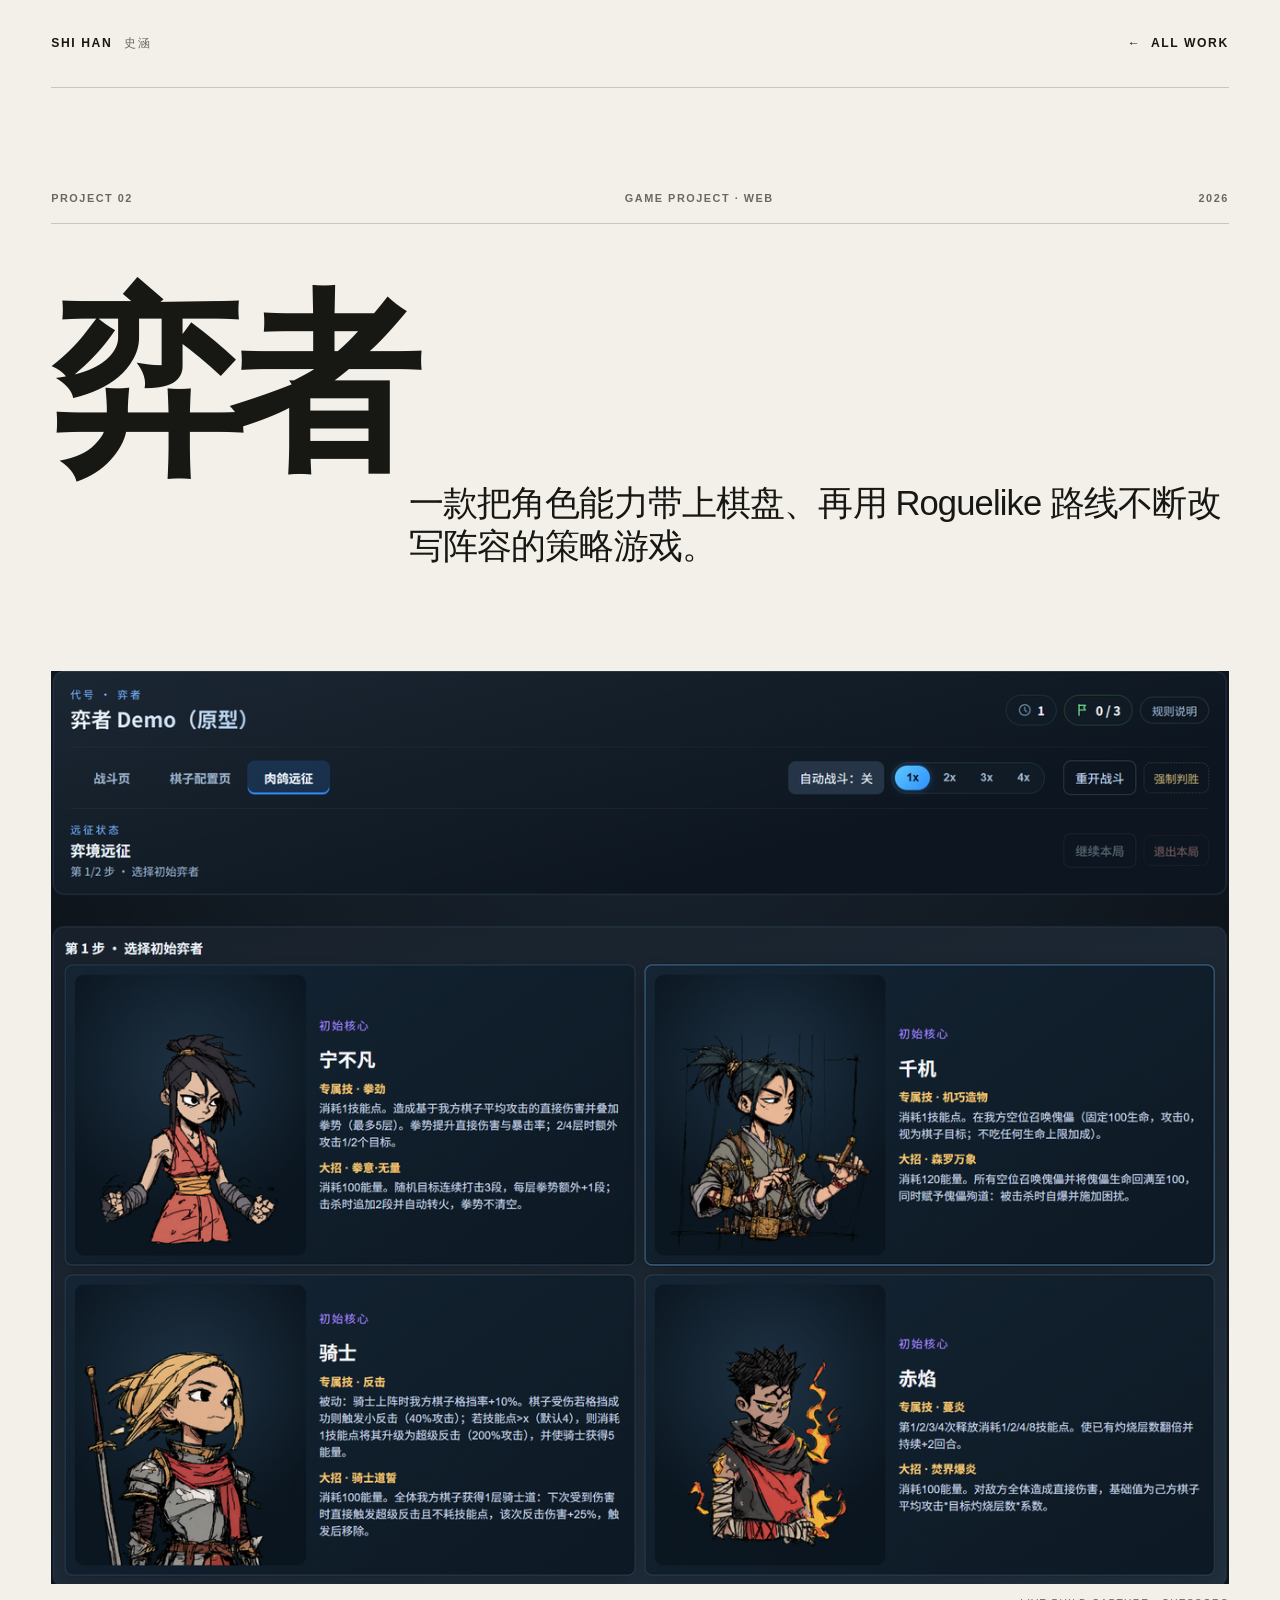
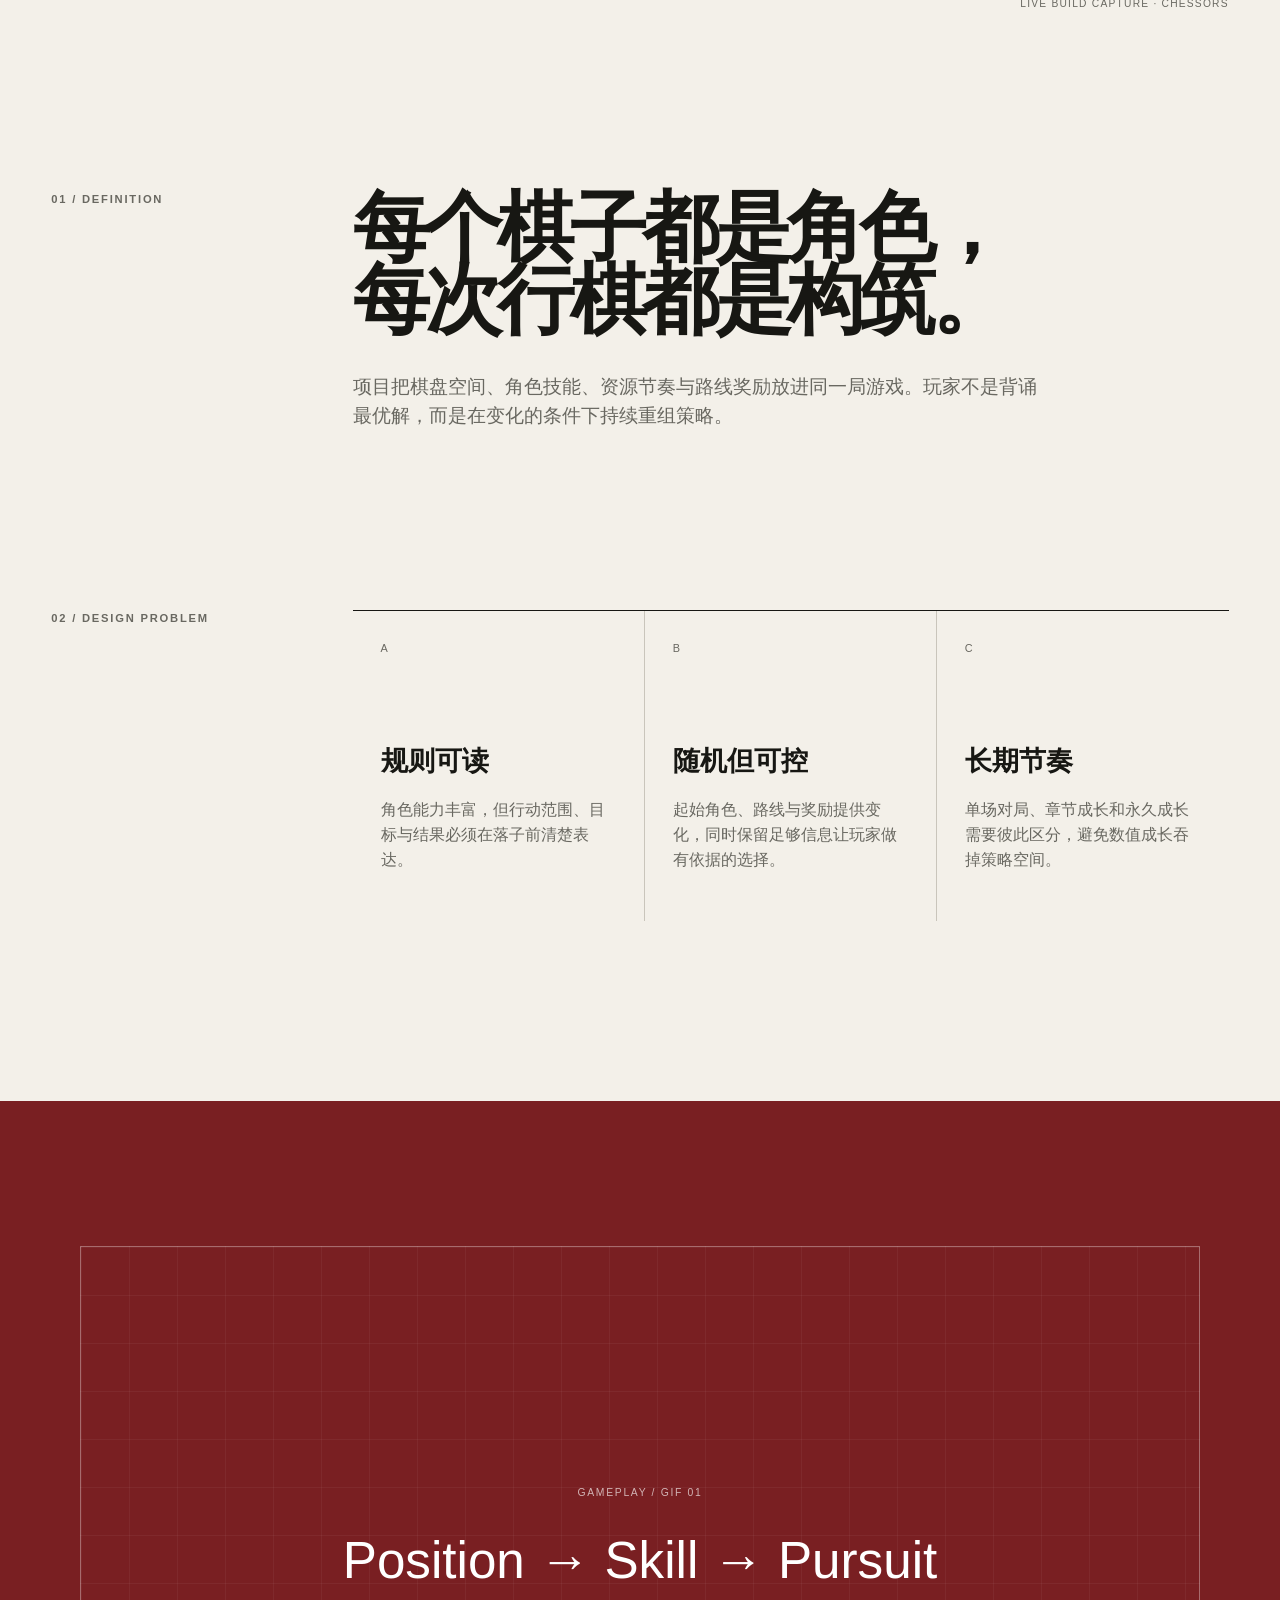
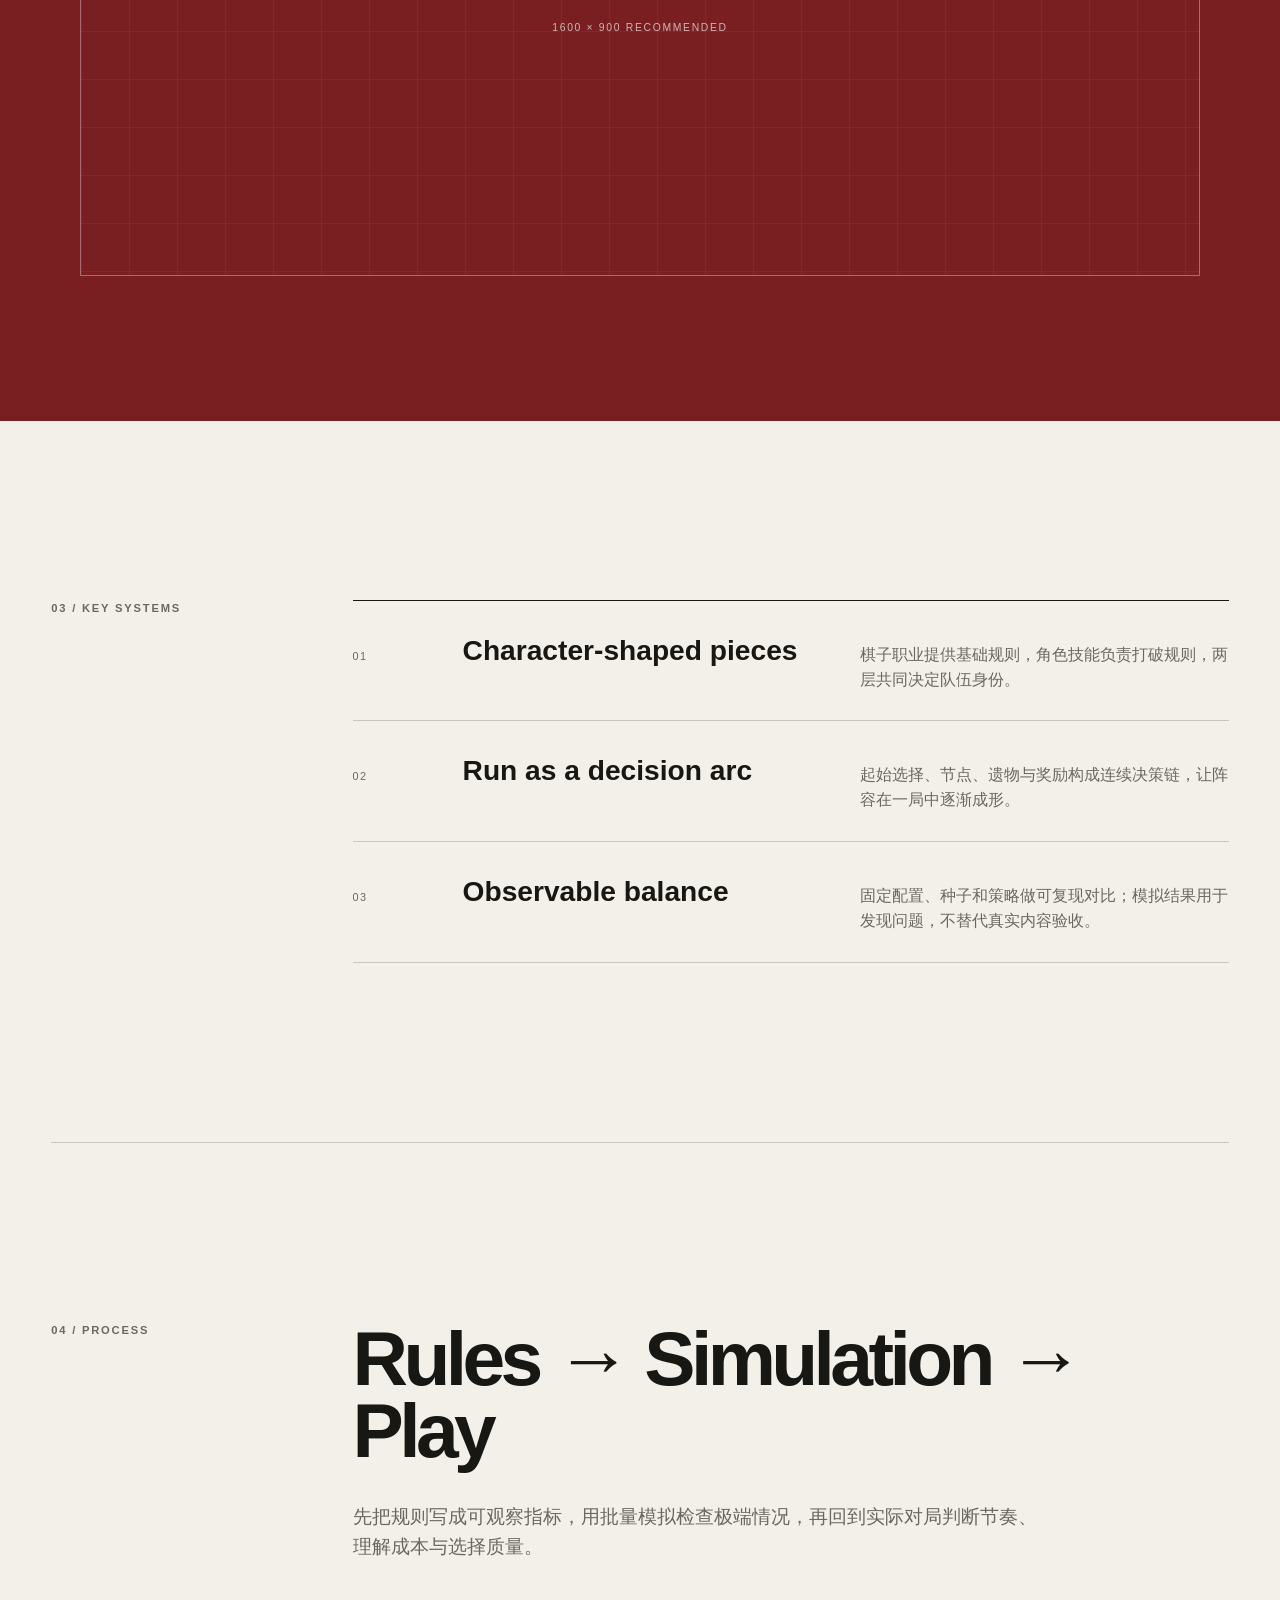
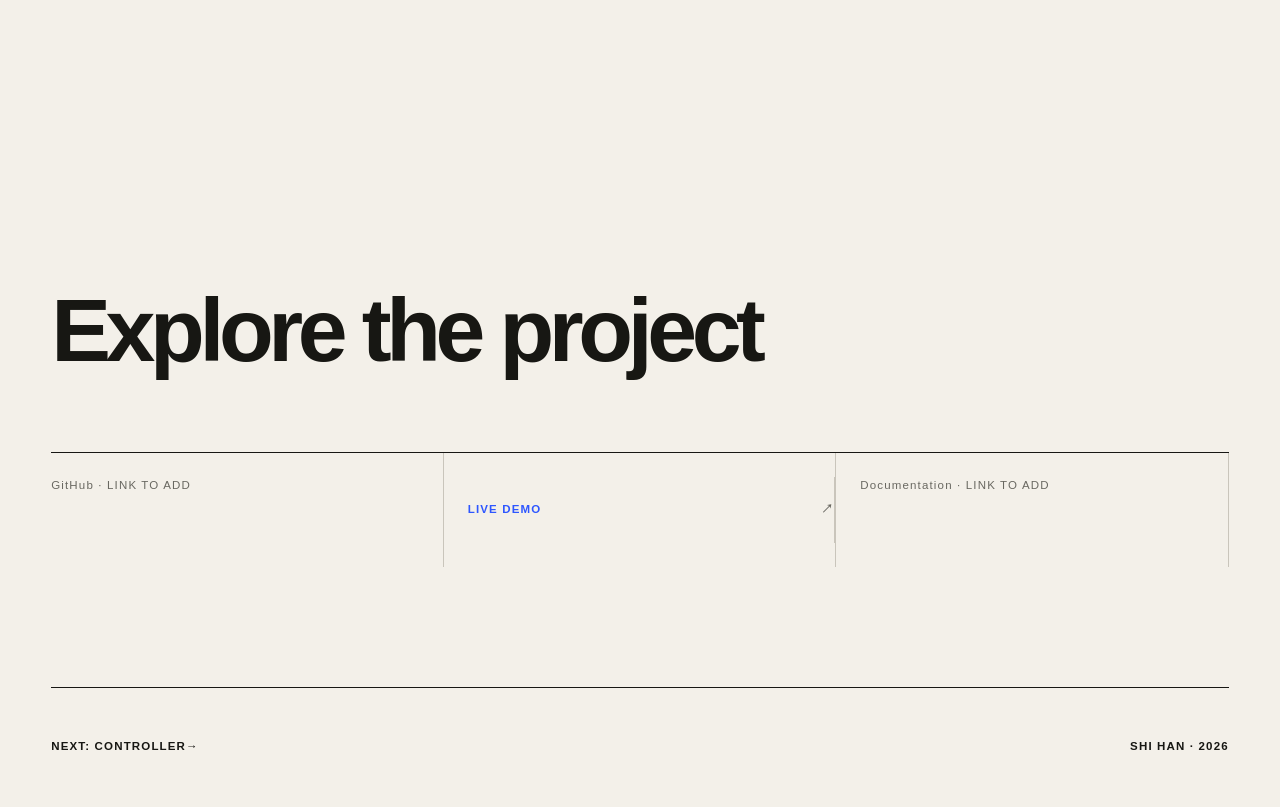
==== projects/project-2/index.html @ 6ad02e3e "Create game portfolio" ====
<!doctype html>
<html lang="zh-CN">
<head>
  <meta charset="UTF-8">
  <meta name="viewport" content="width=device-width, initial-scale=1">
  <meta name="description" content="弈者项目案例：棋盘策略与 Roguelike 构筑结合的 Web 游戏。">
  <title>弈者 — SHI HAN</title>
  <link rel="icon" href="../../assets/favicon.svg" type="image/svg+xml">
  <link rel="stylesheet" href="../../styles.css">
  <script src="../../script.js" defer></script>
</head>
<body class="case-page case-page--yizhe">
  <a class="skip-link" href="#main">跳到主要内容</a>
  <header class="site-header shell">
    <a class="identity" href="../../">SHI HAN <span>史涵</span></a>
    <a class="back-link" href="../../#work"><span aria-hidden="true">←</span> All Work</a>
  </header>
  <main id="main">
    <section class="case-hero shell">
      <div class="case-kicker reveal"><span>PROJECT 02</span><span>GAME PROJECT · WEB</span><span>2026</span></div>
      <h1 class="reveal">弈者</h1>
      <p class="case-deck reveal">一款把角色能力带上棋盘、再用 Roguelike 路线不断改写阵容的策略游戏。</p>
      <figure class="case-cover reveal">
        <img src="../../assets/yizhe-showcase.png" alt="弈者实机画面：肉鸽远征中展示四名可选初始角色及技能说明" width="1280" height="993">
        <figcaption>LIVE BUILD CAPTURE · CHESSORS</figcaption>
      </figure>
    </section>

    <section class="case-intro shell reveal">
      <p class="section-number">01 / DEFINITION</p>
      <div><h2>每个棋子都是角色，<br>每次行棋都是构筑。</h2><p>项目把棋盘空间、角色技能、资源节奏与路线奖励放进同一局游戏。玩家不是背诵最优解，而是在变化的条件下持续重组策略。</p></div>
    </section>

    <section class="case-problem shell reveal">
      <p class="section-number">02 / DESIGN PROBLEM</p>
      <div class="problem-grid">
        <div><span>A</span><h3>规则可读</h3><p>角色能力丰富，但行动范围、目标与结果必须在落子前清楚表达。</p></div>
        <div><span>B</span><h3>随机但可控</h3><p>起始角色、路线与奖励提供变化，同时保留足够信息让玩家做有依据的选择。</p></div>
        <div><span>C</span><h3>长期节奏</h3><p>单场对局、章节成长和永久成长需要彼此区分，避免数值成长吞掉策略空间。</p></div>
      </div>
    </section>

    <section class="media-band media-band--yizhe reveal" aria-label="实机效果展示位">
      <div class="media-slot"><span>GAMEPLAY / GIF 01</span><strong>Position → Skill → Pursuit</strong><small>1600 × 900 recommended</small></div>
    </section>

    <section class="case-systems shell reveal">
      <p class="section-number">03 / KEY SYSTEMS</p>
      <div class="systems-list">
        <article><span>01</span><h3>Character-shaped pieces</h3><p>棋子职业提供基础规则，角色技能负责打破规则，两层共同决定队伍身份。</p></article>
        <article><span>02</span><h3>Run as a decision arc</h3><p>起始选择、节点、遗物与奖励构成连续决策链，让阵容在一局中逐渐成形。</p></article>
        <article><span>03</span><h3>Observable balance</h3><p>固定配置、种子和策略做可复现对比；模拟结果用于发现问题，不替代真实内容验收。</p></article>
      </div>
    </section>

    <section class="process shell reveal">
      <p class="section-number">04 / PROCESS</p>
      <div><h2>Rules → Simulation → Play</h2><p>先把规则写成可观察指标，用批量模拟检查极端情况，再回到实际对局判断节奏、理解成本与选择质量。</p></div>
    </section>

    <section class="case-links shell reveal">
      <h2>Explore the project</h2>
      <div><span>GitHub · LINK TO ADD</span><a href="https://shihan05611-cmd.github.io/NewChessors/" target="_blank" rel="noopener">Live Demo <span aria-hidden="true">↗</span></a><span>Documentation · LINK TO ADD</span></div>
    </section>
  </main>
  <footer class="site-footer shell"><a href="../../tools/controller/">Next: Controller <span aria-hidden="true">→</span></a><p>SHI HAN · <span data-year>2026</span></p></footer>
</body>
</html>
---- styles.css ----
:root {
  --paper: #f3f0e9;
  --ink: #171713;
  --muted: #696861;
  --line: #c9c5bb;
  --white: #fffdf7;
  --blue: #2e57ff;
  --orange: #ff5b35;
  --lime: #c9ff45;
  --shell: min(92vw, 1440px);
  --display: "Arial Narrow", "Helvetica Neue", "PingFang SC", sans-serif;
  --body: Inter, "Helvetica Neue", "PingFang SC", "Microsoft YaHei", sans-serif;
  color-scheme: light;
}

* { box-sizing: border-box; }
html { scroll-behavior: smooth; }
body { margin: 0; background: var(--paper); color: var(--ink); font-family: var(--body); font-size: 16px; line-height: 1.55; -webkit-font-smoothing: antialiased; }
img { display: block; max-width: 100%; height: auto; }
a { color: inherit; text-decoration: none; }
a, button { touch-action: manipulation; }
:focus-visible { outline: 3px solid var(--blue); outline-offset: 4px; }
.shell { width: var(--shell); margin-inline: auto; }
.skip-link { position: fixed; z-index: 100; top: 8px; left: 8px; padding: 12px 16px; background: var(--ink); color: var(--white); transform: translateY(-150%); }
.skip-link:focus { transform: translateY(0); }
.sr-only { position: absolute; width: 1px; height: 1px; padding: 0; margin: -1px; overflow: hidden; clip: rect(0, 0, 0, 0); white-space: nowrap; border: 0; }

.site-header { min-height: 88px; display: flex; align-items: center; justify-content: space-between; border-bottom: 1px solid var(--line); }
.identity, .top-nav a, .back-link { min-height: 44px; display: inline-flex; align-items: center; font-size: .76rem; font-weight: 700; letter-spacing: .13em; text-transform: uppercase; }
.identity { gap: 12px; }
.identity span { color: var(--muted); font-weight: 500; }
.top-nav { display: flex; gap: clamp(24px, 4vw, 64px); }
.top-nav a, .back-link { position: relative; }
.top-nav a::after, .back-link::after, .text-link::after { content: ""; position: absolute; right: 0; bottom: 8px; left: 0; height: 1px; background: currentColor; transform: scaleX(0); transform-origin: right; transition: transform 220ms ease; }
.top-nav a:hover::after, .back-link:hover::after, .text-link:hover::after { transform: scaleX(1); transform-origin: left; }
.back-link { gap: 10px; }

.eyebrow, .project-type, .section-number { margin: 0; color: var(--muted); font-size: .7rem; font-weight: 700; letter-spacing: .16em; text-transform: uppercase; }

.work-section { padding-block: clamp(64px, 7vw, 96px) 120px; }
.section-heading { display: flex; justify-content: space-between; align-items: baseline; margin-bottom: 56px; padding-bottom: 18px; border-bottom: 1px solid var(--ink); }
.section-heading h1 { margin: 0; font-family: var(--display); font-size: clamp(2.4rem, 5vw, 5rem); letter-spacing: -.045em; line-height: 1; }
.section-heading span { color: var(--muted); font-size: .7rem; letter-spacing: .15em; }
.project { margin-bottom: clamp(120px, 16vw, 230px); }
.project-visual { position: relative; display: block; overflow: hidden; min-height: 320px; background: #222; }
.project-visual img { width: 100%; height: auto; transition: transform 300ms cubic-bezier(.2,.7,.2,1), filter 300ms ease; }
.project-visual:hover img { transform: scale(1.012); filter: saturate(1.06); }
.visual-index { position: absolute; z-index: 2; top: 24px; padding: 9px 12px; background: var(--paper); font-size: .68rem; font-weight: 700; letter-spacing: .12em; text-transform: uppercase; }
.visual-index { left: 24px; }
.project-visual--dungeon .visual-index, .project-visual--yizhe .visual-index { display: none; }
.project-copy { display: grid; grid-template-columns: 1.35fr .65fr; gap: 48px; padding-top: 28px; border-top: 1px solid var(--ink); }
.project-copy h3 { margin: 10px 0 0; font-family: var(--display); font-size: clamp(3rem, 6vw, 7rem); letter-spacing: -.055em; line-height: .86; }
.project-copy h3 span { color: var(--muted); font-size: .44em; font-weight: 500; letter-spacing: -.025em; }
.project-summary p { max-width: 520px; margin: 0 0 24px; font-size: clamp(1rem, 1.45vw, 1.25rem); }
.tag-list { display: flex; flex-wrap: wrap; gap: 8px; margin: 0 0 28px; padding: 0; list-style: none; }
.tag-list li { padding: 6px 10px; border: 1px solid var(--line); border-radius: 999px; color: var(--muted); font-size: .67rem; letter-spacing: .08em; text-transform: uppercase; }
.text-link { position: relative; min-height: 44px; display: inline-flex; align-items: center; gap: 14px; font-size: .76rem; font-weight: 700; letter-spacing: .12em; text-transform: uppercase; }
.project-actions { display: flex; flex-wrap: wrap; gap: 8px 28px; }
.text-link--secondary { color: var(--blue); }
.project-secondary { display: grid; grid-template-columns: .72fr 1.28fr; gap: clamp(36px, 6vw, 96px); align-items: end; }
.project-secondary .project-visual { order: 2; }
.project-copy--side { grid-template-columns: 1fr; align-content: end; min-height: 100%; }
.project-copy--side h3 { font-size: clamp(3.2rem, 6vw, 6.4rem); }

.tool-feature { margin-top: 40px; background: #111512; color: #f2f3ec; }
.tool-label { display: flex; align-items: center; gap: 28px; padding: 18px 24px; border-bottom: 1px solid #3a403a; font-size: .68rem; letter-spacing: .14em; }
.tool-label span { color: var(--lime); }
.tool-body { display: grid; grid-template-columns: .78fr 1.22fr; min-height: 600px; }
.tool-copy { display: flex; flex-direction: column; justify-content: center; padding: clamp(40px, 6vw, 88px); }
.tool-copy .project-type { color: #a2aaa2; }
.tool-copy h3 { margin: 16px 0 24px; font-family: var(--display); font-size: clamp(4rem, 7vw, 8rem); letter-spacing: -.06em; line-height: .9; }
.tool-copy > p:last-of-type { max-width: 520px; color: #c7cbc5; font-size: 1.08rem; }
.tool-visual { display: flex; align-items: center; min-width: 0; padding: 32px; background: #171d18; }
.tool-visual img { width: 100%; height: auto; object-fit: contain; border: 1px solid #414a42; }
.tool-links { display: flex; flex-wrap: wrap; gap: 12px 28px; margin-top: 48px; font-size: .68rem; font-weight: 700; letter-spacing: .11em; text-transform: uppercase; }
.tool-links a { min-height: 44px; display: inline-flex; align-items: center; color: var(--lime); }
.project-analysis { margin-top: clamp(120px, 16vw, 230px); margin-bottom: 0; }

.site-footer { min-height: 120px; display: flex; align-items: center; justify-content: space-between; gap: 24px; border-top: 1px solid var(--ink); font-size: .72rem; font-weight: 700; letter-spacing: .1em; text-transform: uppercase; }
.site-footer p { margin: 0; }
.site-footer a { min-height: 44px; display: inline-flex; align-items: center; }

/* Case studies */
.case-hero, .controller-hero { padding-top: clamp(56px, 8vw, 112px); }
.case-kicker { display: grid; grid-template-columns: 1fr 1fr auto; gap: 20px; padding-bottom: 16px; border-bottom: 1px solid var(--line); color: var(--muted); font-size: .68rem; font-weight: 700; letter-spacing: .14em; text-transform: uppercase; }
.case-hero > h1, .controller-hero > h1 { margin: clamp(44px, 7vw, 96px) 0 26px; font-family: var(--display); font-size: clamp(5rem, 15vw, 15rem); font-weight: 600; letter-spacing: -.075em; line-height: .74; }
.case-deck { width: min(820px, 75%); margin: 0 0 clamp(56px, 8vw, 112px) auto; font-size: clamp(1.4rem, 2.7vw, 2.8rem); line-height: 1.25; letter-spacing: -.025em; }
.case-cover { margin: 0; }
.case-cover img { width: 100%; height: auto; object-fit: contain; }
.case-cover figcaption { display: flex; justify-content: flex-end; padding-top: 12px; color: var(--muted); font-size: .64rem; letter-spacing: .12em; text-transform: uppercase; }
.case-intro, .case-problem, .case-systems, .process, .controller-problem { display: grid; grid-template-columns: .28fr 1fr; gap: 56px; padding-block: clamp(112px, 14vw, 210px); }
.case-intro h2, .process h2, .controller-problem h2, .architecture h2, .quick-start h2 { margin: 0 0 36px; font-family: var(--display); font-size: clamp(2.8rem, 6vw, 6.7rem); letter-spacing: -.06em; line-height: .94; }
.case-intro div > p, .process div > p, .controller-problem div > p { max-width: 700px; margin: 0; color: var(--muted); font-size: clamp(1.05rem, 1.5vw, 1.25rem); }
.case-problem { padding-top: 0; }
.problem-grid { display: grid; grid-template-columns: repeat(3, 1fr); border-top: 1px solid var(--ink); }
.problem-grid > div { min-height: 310px; padding: 24px 28px; border-right: 1px solid var(--line); }
.problem-grid > div:last-child { border-right: 0; }
.problem-grid span, .systems-list span { color: var(--muted); font-size: .68rem; letter-spacing: .12em; }
.problem-grid h3 { margin: 80px 0 16px; font-family: var(--display); font-size: 1.7rem; }
.problem-grid p { margin: 0; color: var(--muted); }
.media-band { width: 100%; min-height: min(78vw, 920px); display: grid; place-items: center; padding: 6vw; }
.media-band--dungeon { background: #101c2c; }
.media-band--yizhe { background: #791f22; }
.media-slot { width: min(1120px, 100%); aspect-ratio: 16 / 9; display: flex; flex-direction: column; align-items: center; justify-content: center; border: 1px solid rgba(255,255,255,.34); color: white; text-align: center; background-image: linear-gradient(rgba(255,255,255,.045) 1px, transparent 1px), linear-gradient(90deg, rgba(255,255,255,.045) 1px, transparent 1px); background-size: 48px 48px; }
.media-slot span, .media-slot small { font-size: .65rem; letter-spacing: .16em; text-transform: uppercase; opacity: .66; }
.media-slot strong { margin: 20px; font-family: var(--display); font-size: clamp(1.8rem, 4vw, 4.6rem); font-weight: 500; }
.case-systems { border-bottom: 1px solid var(--line); }
.systems-list { border-top: 1px solid var(--ink); }
.systems-list article { display: grid; grid-template-columns: .1fr .45fr .45fr; gap: 28px; align-items: baseline; padding-block: 28px; border-bottom: 1px solid var(--line); }
.systems-list h3, .systems-list p { margin: 0; }
.systems-list h3 { font-family: var(--display); font-size: clamp(1.4rem, 2.2vw, 2.2rem); }
.systems-list p { color: var(--muted); }
.case-links { padding-block: 120px; }
.case-links h2 { margin: 0 0 52px; font-family: var(--display); font-size: clamp(3rem, 7vw, 7.5rem); letter-spacing: -.06em; }
.case-links div { display: grid; grid-template-columns: repeat(3, 1fr); border-top: 1px solid var(--ink); }
.case-links span, .case-links a { padding: 24px 0; border-right: 1px solid var(--line); color: var(--muted); font-size: .72rem; letter-spacing: .1em; }
.case-links a { min-height: 44px; display: flex; align-items: center; justify-content: space-between; color: var(--blue); font-weight: 700; text-transform: uppercase; }
.case-links span:not(:first-child), .case-links a:not(:first-child) { padding-left: 24px; }

/* Controller */
.controller-page { background: #101310; color: #f1f3ec; --line: #343a34; --muted: #919a92; --ink: #f1f3ec; }
.controller-hero > h1 { color: var(--lime); }
.terminal-cursor { animation: blink 1.1s steps(1) infinite; }
.controller-deck { display: grid; grid-template-columns: 1fr .65fr; gap: 80px; align-items: end; margin-bottom: 100px; }
.controller-deck p { margin: 0; }
.controller-deck p:first-child { font-family: var(--display); font-size: clamp(2.1rem, 4.2vw, 4.8rem); letter-spacing: -.045em; line-height: .95; }
.controller-deck p:last-child { color: #b3bbb3; }
.controller-cover { border: 1px solid var(--line); }
.controller-cover figcaption { padding: 12px; }
.controller-problem { border-bottom: 1px solid var(--line); }
.feature-matrix { display: grid; grid-template-columns: repeat(4, 1fr); border-bottom: 1px solid var(--line); }
.feature-matrix article { min-height: 360px; padding: 28px; border-right: 1px solid var(--line); }
.feature-matrix article:last-child { border-right: 0; }
.feature-matrix span { color: var(--lime); font-family: ui-monospace, monospace; font-size: .72rem; }
.feature-matrix h3 { margin: 100px 0 20px; font-family: var(--display); font-size: 1.65rem; }
.feature-matrix p { margin: 0; color: var(--muted); }
.architecture { padding-block: 180px; }
.architecture-head { display: grid; grid-template-columns: .28fr 1fr; gap: 56px; }
.architecture-graph { position: relative; display: grid; grid-template-columns: 1.15fr auto 1fr auto 1fr auto 1fr; gap: 18px; align-items: center; min-height: 460px; margin-top: 80px; padding: 110px 40px; border: 1px solid var(--line); background-image: linear-gradient(rgba(201,255,69,.05) 1px, transparent 1px), linear-gradient(90deg, rgba(201,255,69,.05) 1px, transparent 1px); background-size: 32px 32px; }
.arch-node { min-height: 130px; display: flex; flex-direction: column; justify-content: center; padding: 20px; border: 1px solid #596259; background: #161b16; }
.arch-node small, .arch-node span { color: var(--muted); font-family: ui-monospace, monospace; font-size: .61rem; text-transform: uppercase; }
.arch-node strong { margin-block: 8px; font-family: var(--display); font-size: clamp(1.1rem, 2vw, 1.8rem); }
.arch-node--main { border-color: var(--lime); }
.arch-node--result { background: var(--lime); color: #111; border-color: var(--lime); }
.arch-node--result small, .arch-node--result span { color: #36431c; }
.arch-arrow { color: var(--lime); font-size: 1.8rem; }
.arch-rail { position: absolute; right: 40px; left: 40px; display: flex; align-items: center; justify-content: center; height: 36px; border: 1px solid #465046; color: var(--muted); font: .62rem ui-monospace, monospace; letter-spacing: .16em; }
.arch-rail--top { top: 32px; }
.arch-rail--bottom { bottom: 32px; }
.quick-start { display: grid; grid-template-columns: .65fr 1.1fr; gap: 80px; align-items: center; padding-block: 140px; border-top: 1px solid var(--line); }
.quick-start pre { margin: 0; padding: 32px; overflow-x: auto; border: 1px solid var(--line); background: #090b09; color: #dfe6dc; font: .9rem/2 ui-monospace, "Cascadia Code", monospace; }
.quick-start code span { color: var(--lime); }
.placeholder-note { grid-column: 2; margin: -55px 0 0; color: var(--muted); font-size: .72rem; }
.controller-links { display: grid; grid-template-columns: 1fr 1fr; border-top: 1px solid var(--line); }
.controller-link, .disabled-link { display: flex; justify-content: space-between; padding: 42px 0; border-right: 1px solid var(--line); }
.controller-link { color: var(--lime); }
.disabled-link { color: var(--muted); cursor: not-allowed; }
.controller-link + .disabled-link, .disabled-link + .disabled-link { padding-left: 42px; border-right: 0; }
.controller-link span, .disabled-link span { font: .65rem ui-monospace, monospace; }

.reveal { opacity: 0; transform: translateY(18px); transition: opacity 500ms ease, transform 500ms cubic-bezier(.2,.7,.2,1); }
.reveal.is-visible { opacity: 1; transform: none; }
@keyframes blink { 50% { opacity: 0; } }

@media (max-width: 900px) {
  .project-copy, .project-secondary, .tool-body, .case-intro, .case-problem, .case-systems, .process, .controller-problem, .architecture-head, .quick-start { grid-template-columns: 1fr; }
  .project-secondary { gap: 0; }
  .project-secondary .project-visual { order: 0; }
  .project-copy--side { order: 2; padding-top: 28px; }
  .tool-body { min-height: 0; }
  .tool-visual { order: -1; padding: 20px; }
  .case-intro, .case-problem, .case-systems, .process, .controller-problem { gap: 40px; }
  .case-deck { width: 86%; }
  .problem-grid { grid-template-columns: 1fr; }
  .problem-grid > div { min-height: 0; padding: 28px 0; border-right: 0; border-bottom: 1px solid var(--line); }
  .problem-grid h3 { margin-top: 48px; }
  .feature-matrix { grid-template-columns: 1fr 1fr; }
  .feature-matrix article:nth-child(2) { border-right: 0; }
  .feature-matrix article:nth-child(-n+2) { border-bottom: 1px solid var(--line); }
  .controller-deck { grid-template-columns: 1fr; gap: 40px; }
  .architecture-graph { grid-template-columns: 1fr; gap: 12px; padding: 88px 24px; }
  .arch-arrow { text-align: center; transform: rotate(90deg); }
  .arch-rail { right: 24px; left: 24px; }
  .quick-start { gap: 48px; }
  .placeholder-note { grid-column: 1; margin-top: -30px; }
}

@media (max-width: 600px) {
  :root { --shell: calc(100vw - 32px); }
  .site-header { min-height: 72px; }
  .top-nav { gap: 16px; }
  .identity span { display: none; }
  .work-section { padding-block: 56px 88px; }
  .section-heading { margin-bottom: 32px; }
  .project { margin-bottom: 112px; }
  .project-visual { min-height: 0; }
  .visual-index { top: 12px; left: 12px; }
  .project-copy { gap: 28px; }
  .project-copy h3 { font-size: 3.5rem; }
  .tool-label { padding-inline: 16px; }
  .tool-copy { padding: 36px 20px 48px; }
  .tool-copy h3 { font-size: 4rem; }
  .tool-links { display: grid; }
  .site-footer { min-height: 170px; align-items: flex-start; flex-direction: column; justify-content: center; gap: 8px; }
  .case-kicker { grid-template-columns: 1fr auto; }
  .case-kicker span:nth-child(2) { display: none; }
  .case-hero > h1, .controller-hero > h1 { font-size: clamp(4.6rem, 24vw, 7rem); line-height: .82; }
  .case-deck { width: 100%; margin-left: 0; }
  .case-cover figcaption { justify-content: flex-start; }
  .case-intro, .case-problem, .case-systems, .process, .controller-problem { padding-block: 96px; }
  .systems-list article { grid-template-columns: .12fr 1fr; }
  .systems-list article p { grid-column: 2; }
  .case-links div { grid-template-columns: 1fr; }
  .case-links span, .case-links a, .case-links span:not(:first-child), .case-links a:not(:first-child) { padding: 18px 0; border-right: 0; border-bottom: 1px solid var(--line); }
  .feature-matrix { grid-template-columns: 1fr; }
  .feature-matrix article { min-height: 280px; border-right: 0; border-bottom: 1px solid var(--line); }
  .feature-matrix h3 { margin-top: 72px; }
  .architecture { padding-block: 112px; }
  .architecture-graph { margin-top: 48px; }
  .controller-links { grid-template-columns: 1fr; }
  .controller-link, .disabled-link, .controller-link + .disabled-link, .disabled-link + .disabled-link { padding: 28px 0; border-right: 0; border-bottom: 1px solid var(--line); }
}

@media (prefers-reduced-motion: reduce) {
  html { scroll-behavior: auto; }
  *, *::before, *::after { animation-duration: .01ms !important; animation-iteration-count: 1 !important; transition-duration: .01ms !important; }
  .reveal { opacity: 1; transform: none; }
}
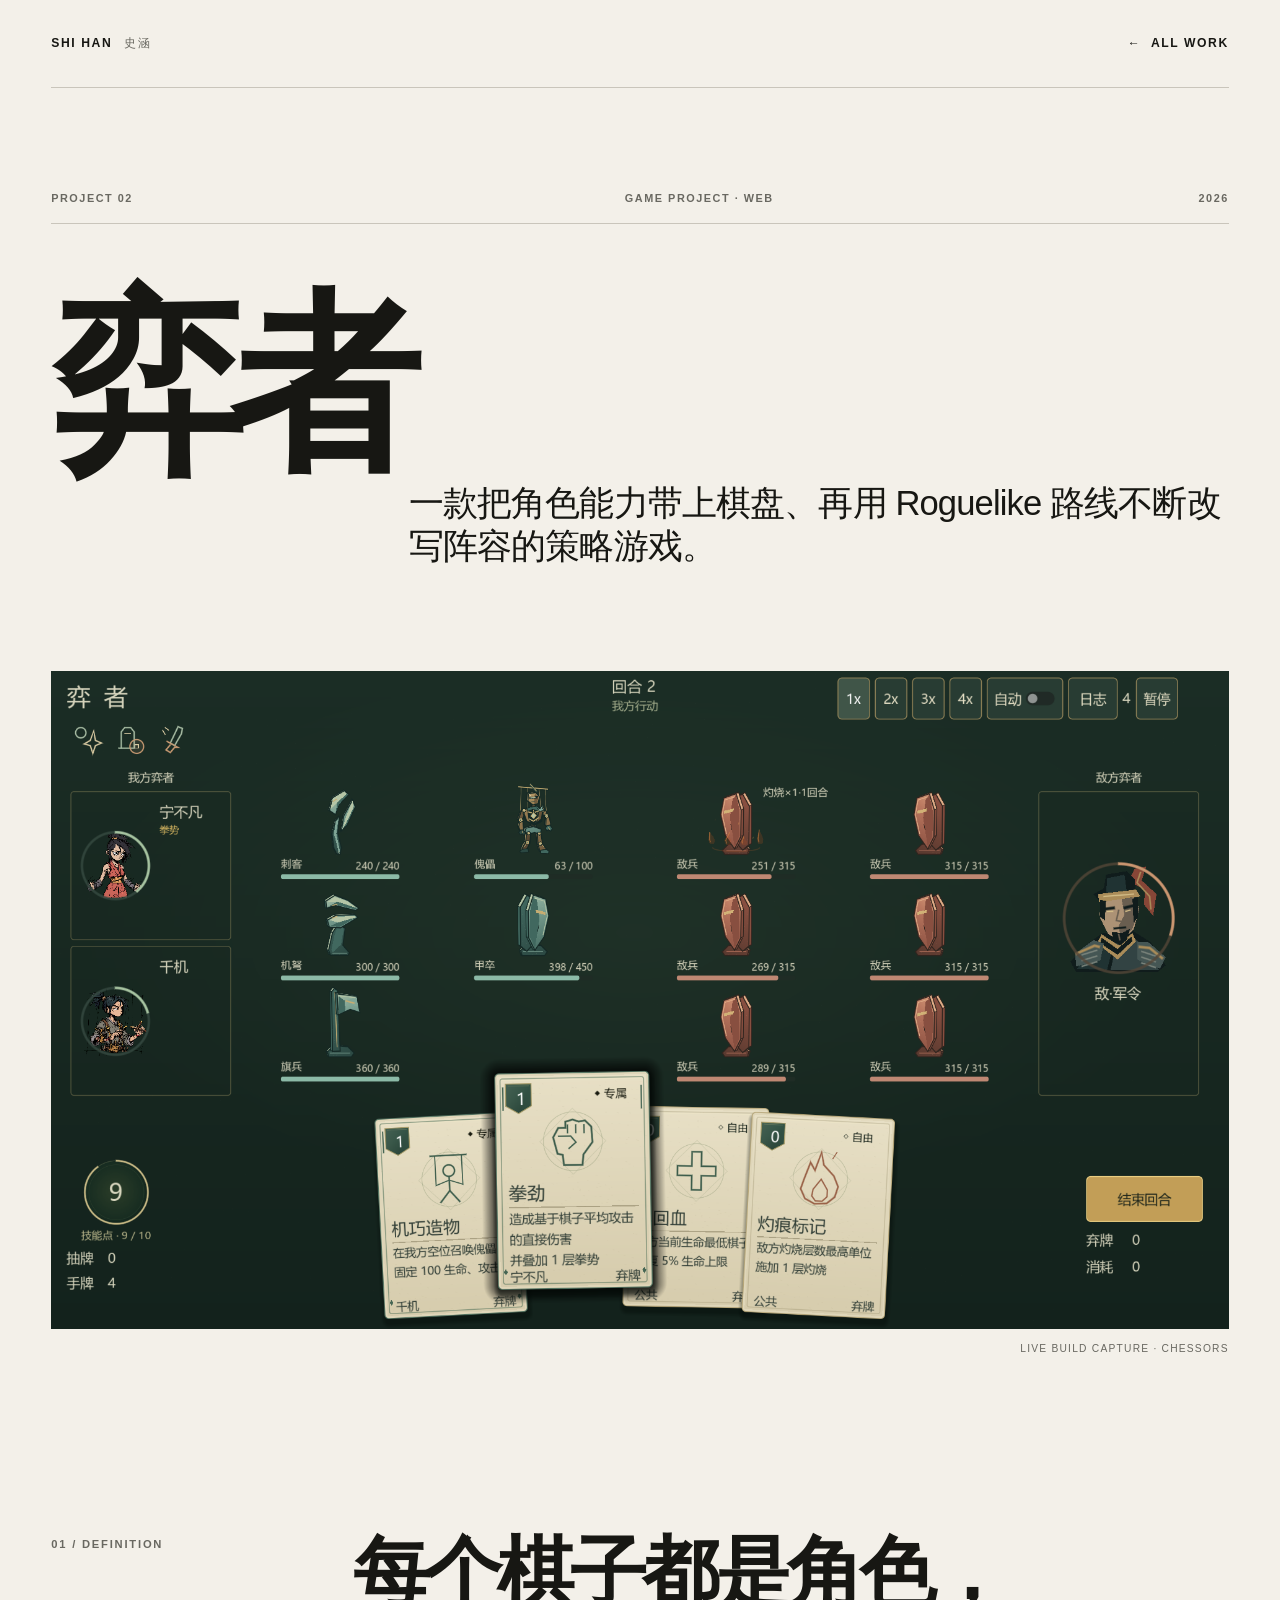
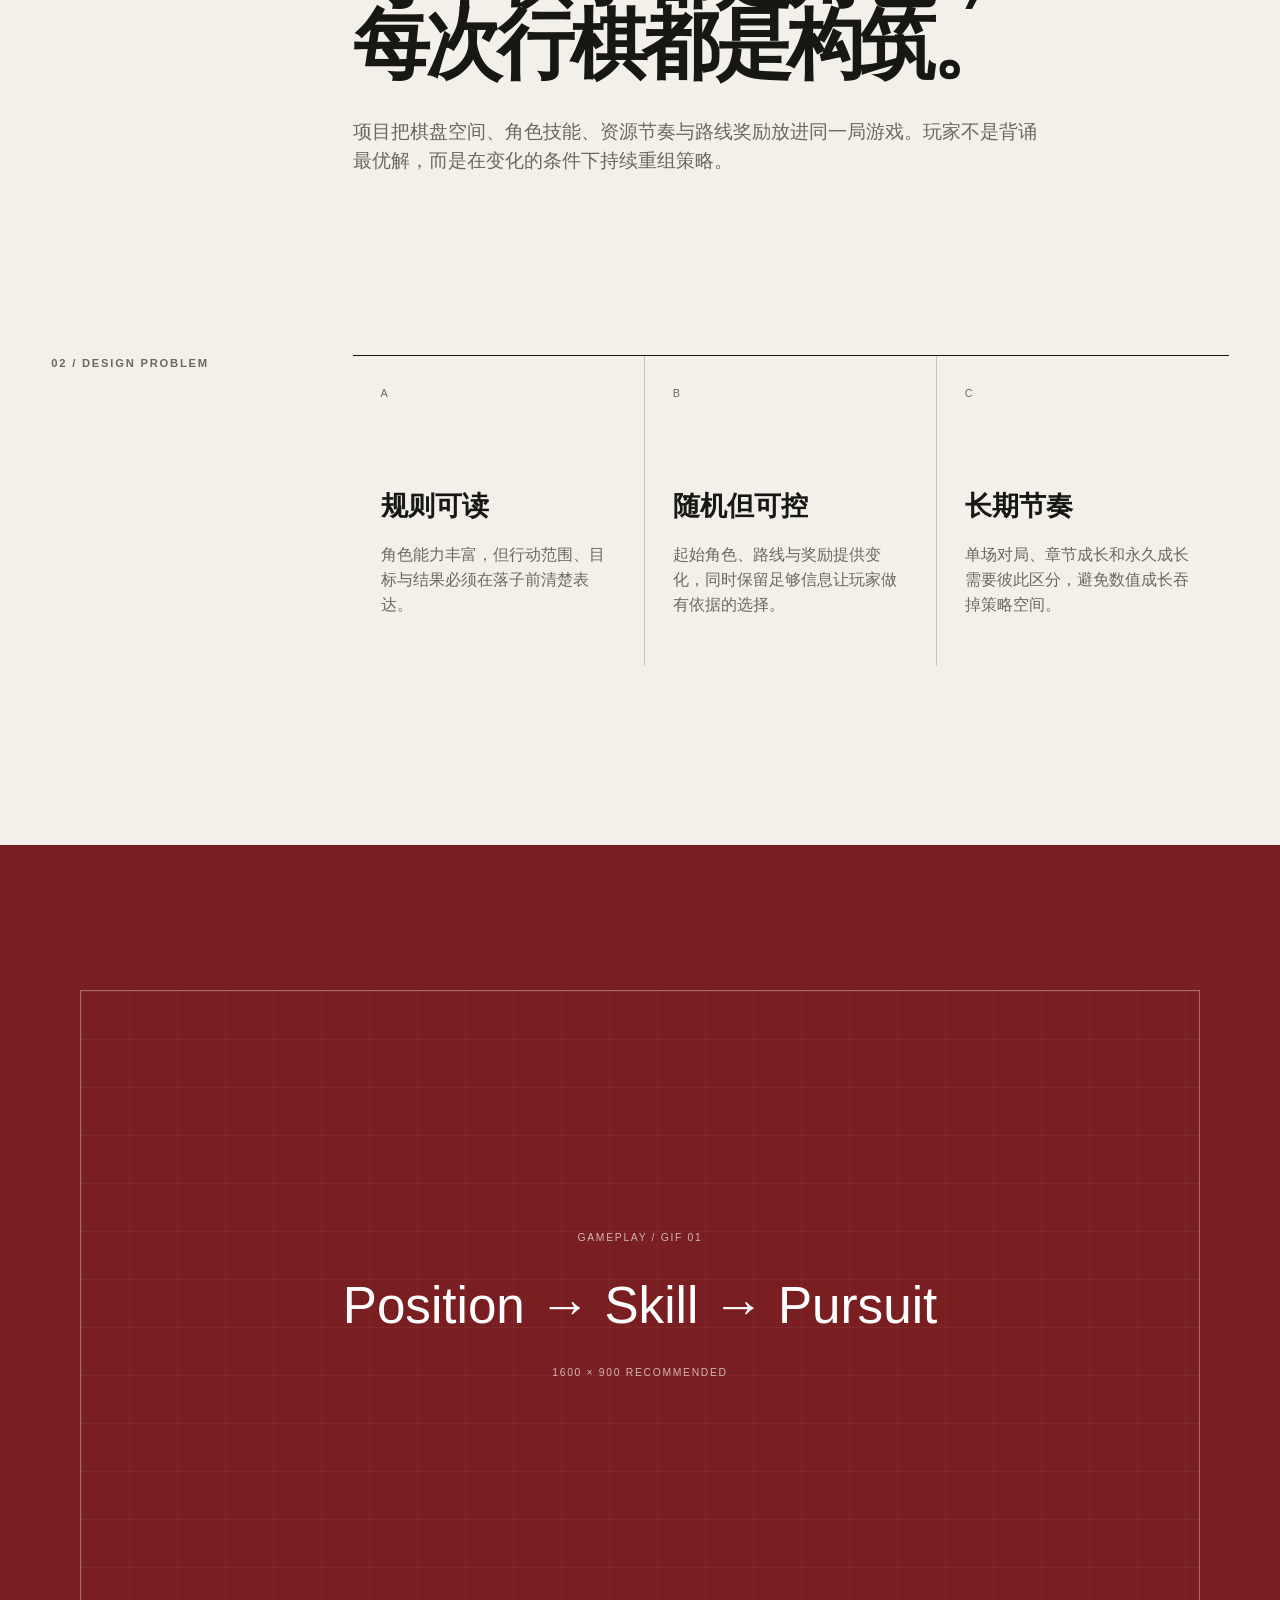
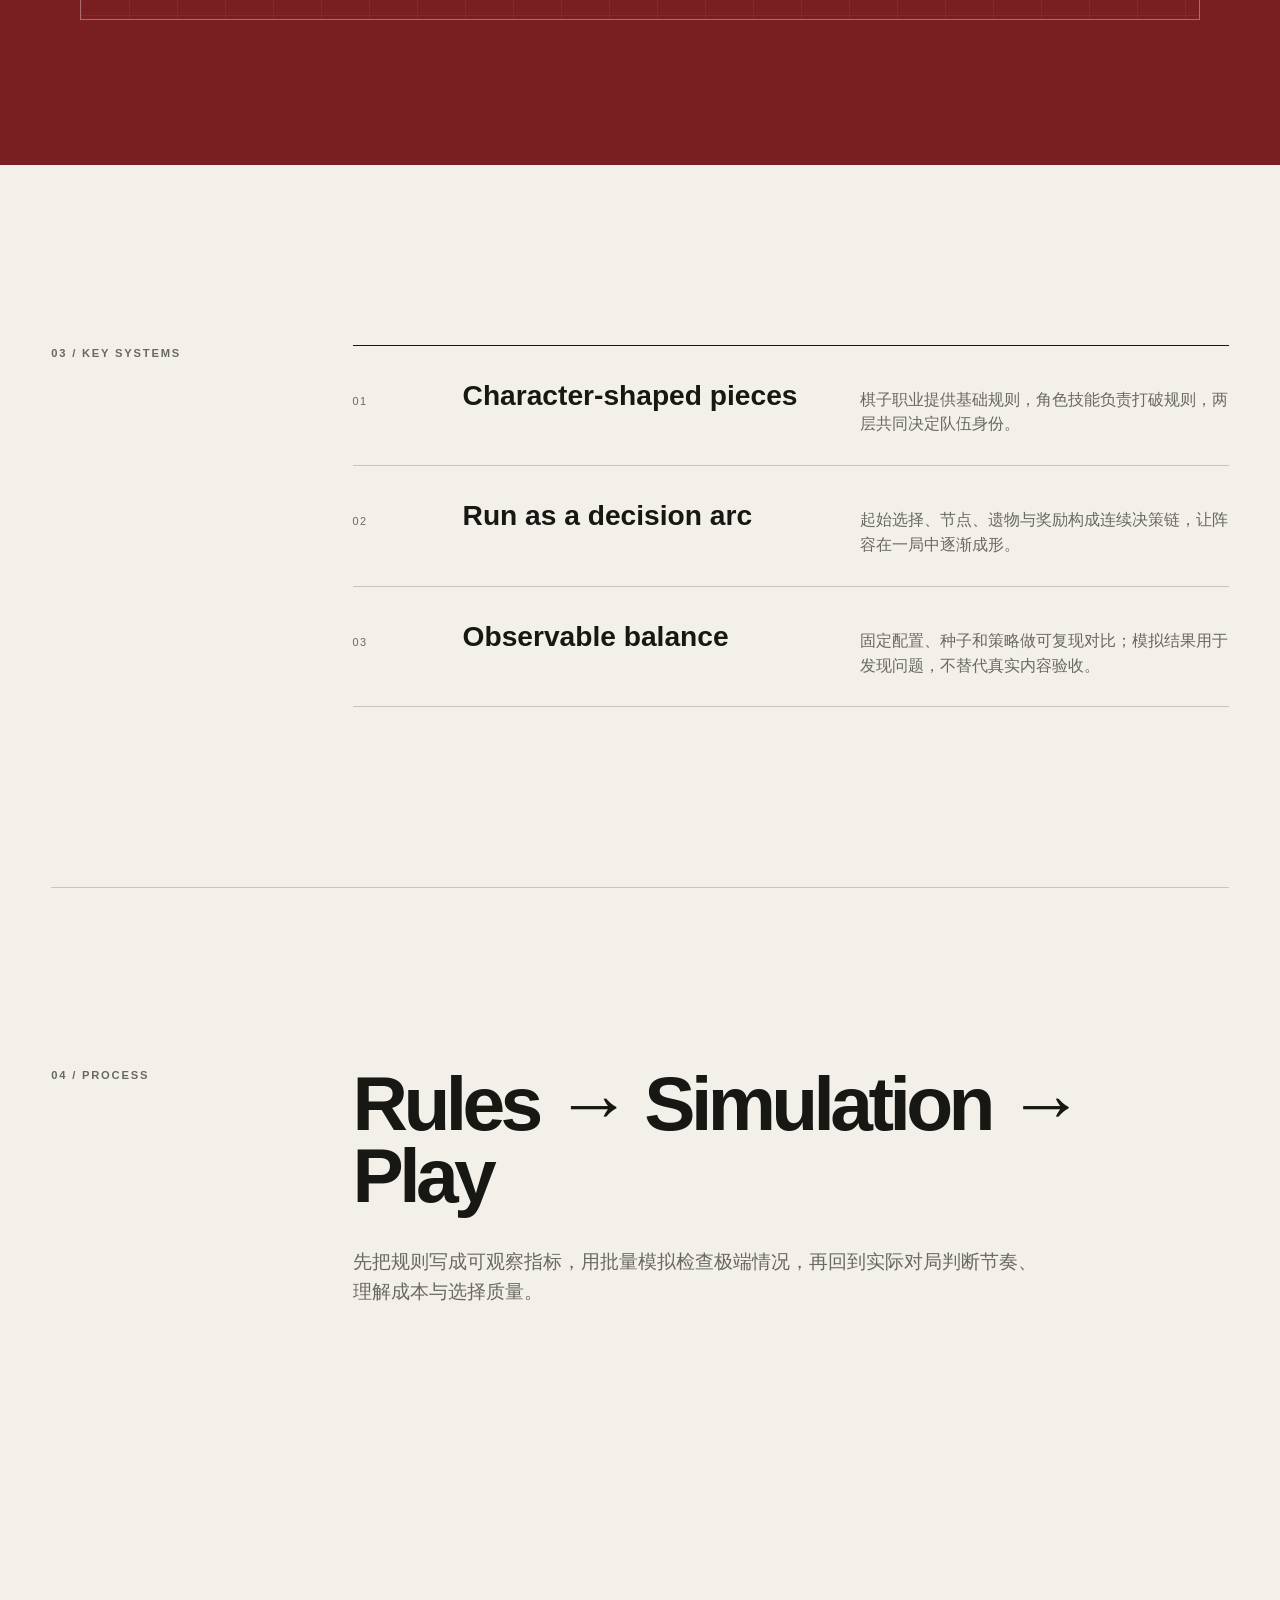
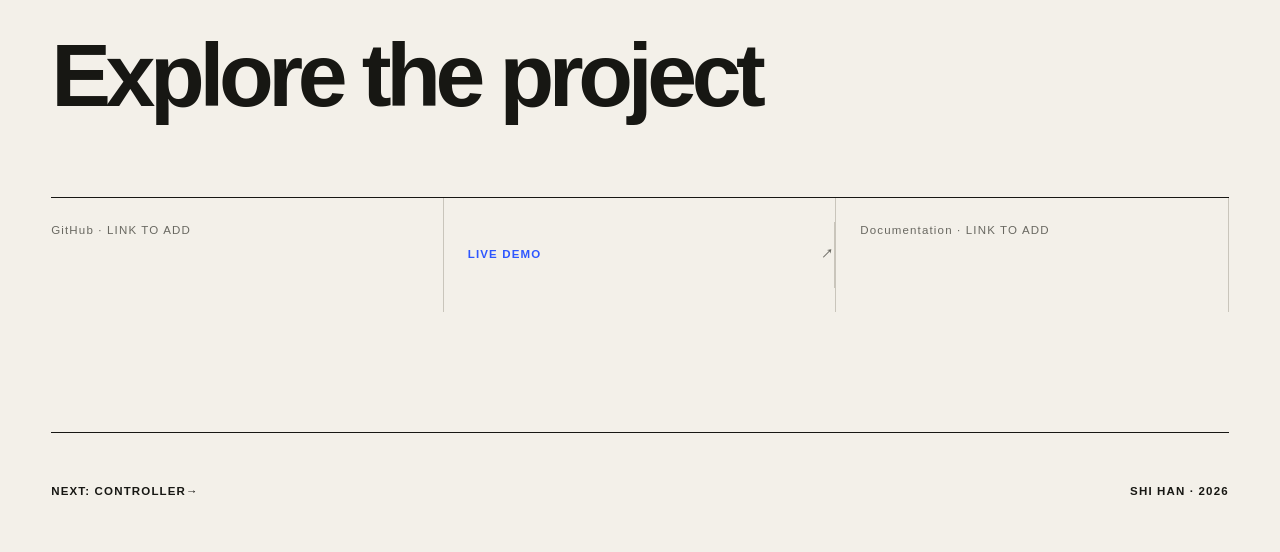
==== commit 4da7ecab: "Refresh game portfolio content" ====
--- a/projects/project-2/index.html
+++ b/projects/project-2/index.html
@@ -21,7 +21,7 @@
       <h1 class="reveal">弈者</h1>
       <p class="case-deck reveal">一款把角色能力带上棋盘、再用 Roguelike 路线不断改写阵容的策略游戏。</p>
       <figure class="case-cover reveal">
-        <img src="../../assets/yizhe-showcase.png" alt="弈者实机画面：肉鸽远征中展示四名可选初始角色及技能说明" width="1280" height="993">
+        <img src="../../assets/yizhe-showcase.png" alt="弈者实机画面：宁不凡与千机通过手牌指挥棋子，进行回合制战斗" width="1901" height="1063">
         <figcaption>LIVE BUILD CAPTURE · CHESSORS</figcaption>
       </figure>
     </section>
@@ -60,7 +60,7 @@
 
     <section class="case-links shell reveal">
       <h2>Explore the project</h2>
-      <div><span>GitHub · LINK TO ADD</span><a href="https://shihan05611-cmd.github.io/NewChessors/" target="_blank" rel="noopener">Live Demo <span aria-hidden="true">↗</span></a><span>Documentation · LINK TO ADD</span></div>
+      <div><span>GitHub · LINK TO ADD</span><a href="https://shihan05611-cmd.github.io/yizhe-card-game/" target="_blank" rel="noopener">Live Demo <span aria-hidden="true">↗</span></a><span>Documentation · LINK TO ADD</span></div>
     </section>
   </main>
   <footer class="site-footer shell"><a href="../../tools/controller/">Next: Controller <span aria-hidden="true">→</span></a><p>SHI HAN · <span data-year>2026</span></p></footer>
